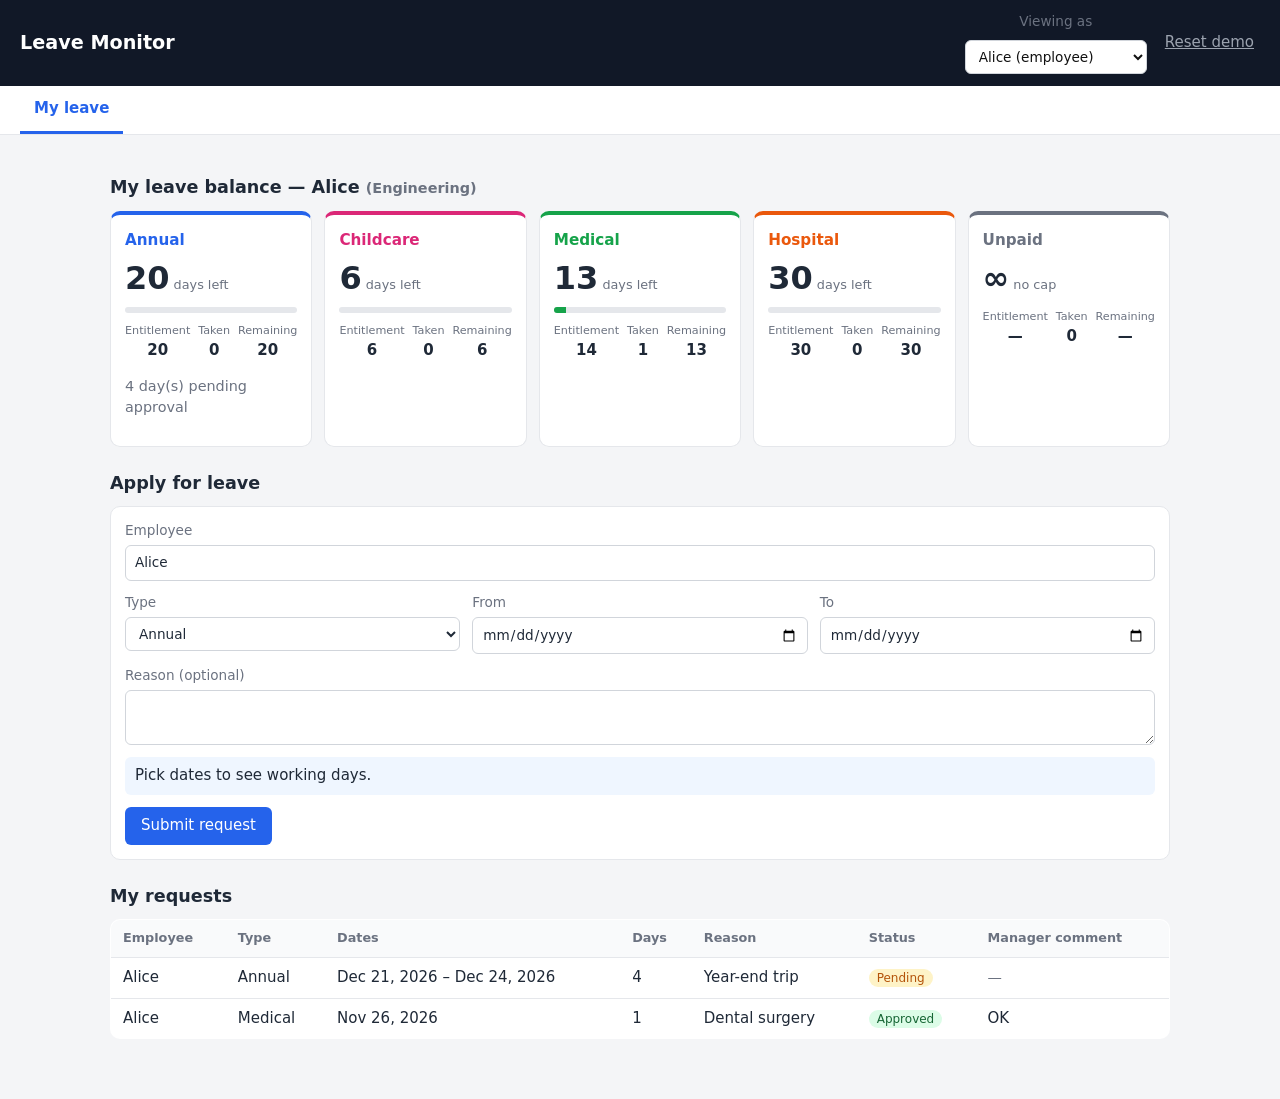
==== index.html @ 259194e0 "Initial version of Leave Monitor app Plain-JS leave tracking app: employee/manager views, team calen" ====
<!doctype html>
<html lang="en">
<head>
  <meta charset="utf-8">
  <meta name="viewport" content="width=device-width, initial-scale=1">
  <title>Leave Monitor</title>
  <link rel="stylesheet" href="styles.css">
</head>
<body>
  <header class="top">
    <h1>Leave Monitor</h1>
    <div class="who">
      <label>Viewing as <select id="who"></select></label>
      <button id="reset" class="link" title="Reset demo data">Reset demo</button>
    </div>
  </header>
  <nav id="tabs" class="tabs"></nav>
  <main id="view"></main>

  <script src="js/workdays.js"></script>
  <script src="js/data.js"></script>
  <script src="js/store.js"></script>
  <script src="js/ui-employee.js"></script>
  <script src="js/ui-manager.js"></script>
  <script src="js/ui-calendar.js"></script>
  <script src="js/ui-team.js"></script>
  <script src="js/ui-overview.js"></script>
  <script src="js/app.js"></script>
</body>
</html>
---- styles.css ----
:root { --bg:#f4f5f7; --card:#fff; --text:#1f2937; --muted:#6b7280; --line:#e5e7eb; --brand:#2563eb; --warn:#b45309; --warnbg:#fef3c7; --ok:#166534; --okbg:#dcfce7; --err:#991b1b; --errbg:#fee2e2; }
* { box-sizing: border-box; }
body { margin:0; font:15px/1.45 system-ui,Segoe UI,Roboto,sans-serif; background:var(--bg); color:var(--text); }
.top { display:flex; justify-content:space-between; align-items:center; gap:12px; flex-wrap:wrap; padding:12px 20px; background:#111827; color:#fff; }
.top h1 { margin:0; font-size:1.2rem; }
.who label { display:flex; align-items:center; gap:8px; }
.who { display:flex; align-items:center; gap:12px; }
.who .link { color:#9ca3af; }
.tabs { display:flex; gap:4px; padding:0 20px; background:#fff; border-bottom:1px solid var(--line); overflow-x:auto; }
.tabs button { border:0; background:none; padding:12px 14px; cursor:pointer; font:inherit; border-bottom:3px solid transparent; white-space:nowrap; }
.tabs button.active { border-color:var(--brand); color:var(--brand); font-weight:600; }
main { max-width:1100px; margin:0 auto; padding:16px 20px 60px; }
h2 { margin:24px 0 10px; font-size:1.1rem; }
.count { background:#ef4444; color:#fff; border-radius:10px; padding:0 7px; font-size:.75rem; }
.muted { color:var(--muted); font-size:.9rem; }
.card { background:var(--card); border:1px solid var(--line); border-radius:10px; padding:14px; }
.cards { display:grid; grid-template-columns:repeat(auto-fill,minmax(190px,1fr)); gap:12px; }
.balance { border-top:4px solid var(--c); }
.balance h3 { margin:0 0 4px; font-size:.95rem; color:var(--c); }
.big { font-size:2rem; font-weight:700; } .big small { font-size:.8rem; font-weight:400; color:var(--muted); }
.bar { height:6px; background:var(--line); border-radius:3px; margin:6px 0 10px; overflow:hidden; }
.bar span { display:block; height:100%; background:var(--c); }
dl { display:flex; justify-content:space-between; margin:8px 0 0; gap:6px; } dl div { text-align:center; }
dt { font-size:.7rem; color:var(--muted); } dd { margin:0; font-weight:600; }
.form { display:grid; grid-template-columns:repeat(3,1fr); gap:12px; }
.form .wide { grid-column:1/-1; }
label { display:flex; flex-direction:column; gap:4px; font-size:.85rem; color:var(--muted); }
.scroll { overflow-x:auto; }
table.overview { min-width:900px; text-align:center; }
table.overview th, table.overview td { padding:6px 8px; text-align:center; }
table.overview th.grp { color:var(--c); border-bottom:2px solid var(--c); }
table.overview th.emp, table.overview thead th:first-child { text-align:left; white-space:nowrap; }
table.overview td.bal { font-weight:700; } table.overview td.low { background:var(--warnbg); color:var(--warn); }
table.overview td.na { color:var(--muted); background:#f9fafb; font-size:.8rem; }
.pend { color:var(--warn); font-size:.75rem; }
label.inline { flex-direction:row; align-items:center; gap:8px; color:var(--text); }
input[type=checkbox] { padding:0; }
input, select, textarea { font:inherit; padding:7px 9px; border:1px solid #d1d5db; border-radius:6px; color:var(--text); background:#fff; }
.top select { color:#111; }
button { font:inherit; }
.primary, .approve, .reject { border:0; border-radius:6px; padding:8px 16px; color:#fff; cursor:pointer; }
.primary { background:var(--brand); } .approve { background:#16a34a; } .reject { background:#dc2626; }
.link { background:none; border:0; color:var(--brand); cursor:pointer; text-decoration:underline; padding:0 6px; }
.preview { padding:8px 10px; background:#eff6ff; border-radius:6px; }
.msg { padding:8px 12px; border-radius:6px; margin:8px 0; }
.msg.ok { background:var(--okbg); color:var(--ok); } .msg.err { background:var(--errbg); color:var(--err); }
table { width:100%; border-collapse:collapse; background:#fff; border:1px solid var(--line); border-radius:10px; overflow:hidden; }
th, td { text-align:left; padding:9px 12px; border-bottom:1px solid var(--line); vertical-align:top; }
th { background:#f9fafb; font-size:.8rem; color:var(--muted); }
.badge { padding:2px 8px; border-radius:10px; font-size:.75rem; text-transform:capitalize; }
.badge.pending { background:var(--warnbg); color:var(--warn); } .badge.approved { background:var(--okbg); color:var(--ok); } .badge.rejected { background:var(--errbg); color:var(--err); }
.request { margin-bottom:12px; } .request header { display:flex; align-items:center; gap:10px; } .request h3 { margin:0; }
.request p { margin:4px 0; }
.tag { background:var(--c); color:#fff; padding:2px 9px; border-radius:10px; font-size:.75rem; }
.overlap { margin:10px 0; padding:8px 12px; border-radius:6px; } .overlap ul { margin:4px 0 0; padding-left:18px; }
.overlap.warn { background:var(--warnbg); color:var(--warn); } .overlap.ok { background:var(--okbg); color:var(--ok); }
.actions { display:flex; gap:8px; align-items:center; margin-top:10px; }
.cal-nav { display:flex; align-items:center; gap:12px; margin-bottom:8px; }
.cal-nav button { padding:4px 12px; cursor:pointer; border:1px solid #d1d5db; background:#fff; border-radius:6px; }
.legend { display:flex; gap:6px; flex-wrap:wrap; margin-bottom:8px; }
.cal { display:grid; grid-template-columns:repeat(7,1fr); gap:1px; background:var(--line); border:1px solid var(--line); border-radius:8px; overflow:hidden; }
.dow { background:#f9fafb; text-align:center; padding:6px; font-size:.8rem; color:var(--muted); }
.day { background:#fff; min-height:92px; padding:4px; cursor:pointer; min-width:0; }
.day.empty { background:#fafafa; cursor:default; }
.day.weekend { background:#f3f4f6; } .day.holiday { background:#fef9c3; }
.day.crowded { box-shadow:inset 0 0 0 2px #f59e0b; }
.day.hl { background:#dbeafe; } .day.sel { outline:2px solid var(--brand); outline-offset:-2px; }
.num { font-size:.8rem; display:flex; justify-content:space-between; color:var(--muted); }
.ov { background:#f59e0b; color:#fff; border-radius:8px; padding:0 6px; font-size:.7rem; }
.day.lieu { background:#ffedd5; } .day.lieu .hname { color:#9a3412; }
.hname { font-size:.7rem; color:#854d0e; }
.chip { display:block; margin-top:2px; padding:1px 6px; border-radius:4px; font-size:.75rem; color:#fff; background:var(--c); overflow:hidden; text-overflow:ellipsis; white-space:nowrap; }
.legend .chip { display:inline-block; }
.chip.pending { background:repeating-linear-gradient(45deg,#fff,#fff 4px,#f3f4f6 4px,#f3f4f6 8px); color:var(--c); border:1px dashed var(--c); }
@media (max-width:700px) { .form { grid-template-columns:1fr; } .day { min-height:64px; } .chip { font-size:.65rem; } }
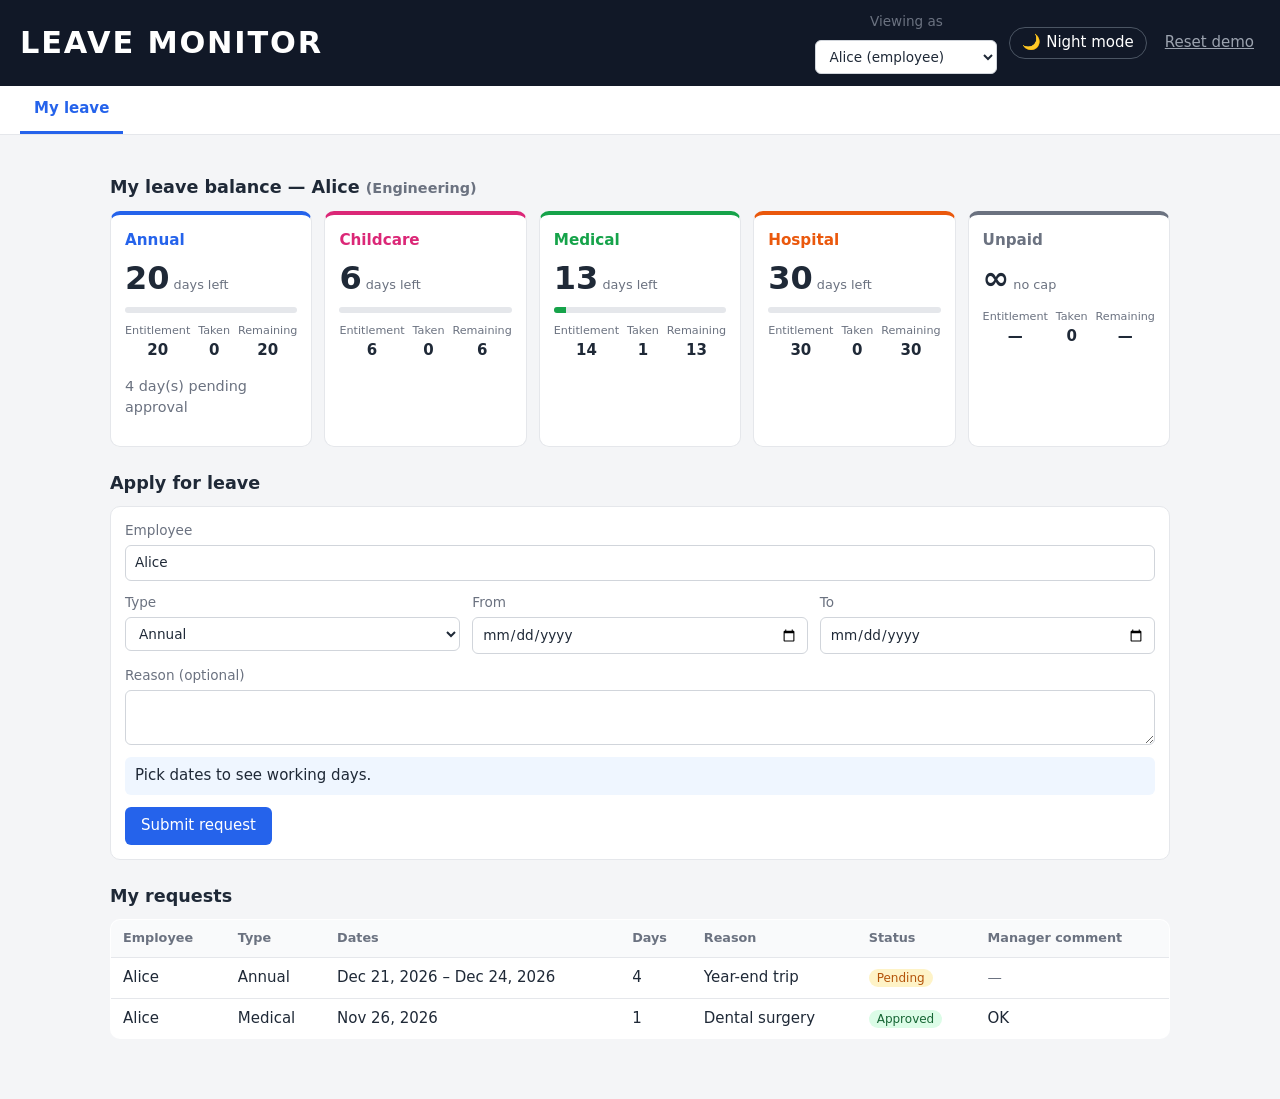
==== commit aae8c8fc: "Larger uppercase title and day/night theme toggle Co-Authored-By: Claude Sonnet 5.5 <noreply@anthrop" ====
--- a/index.html
+++ b/index.html
@@ -5,12 +5,14 @@
   <meta name="viewport" content="width=device-width, initial-scale=1">
   <title>Leave Monitor</title>
   <link rel="stylesheet" href="styles.css">
+  <script>try { var t = localStorage.getItem('leave-theme'); if (t) document.documentElement.dataset.theme = t; } catch (e) {}</script>
 </head>
 <body>
   <header class="top">
     <h1>Leave Monitor</h1>
     <div class="who">
       <label>Viewing as <select id="who"></select></label>
+      <button id="theme" class="theme-btn" title="Switch between day and night theme"></button>
       <button id="reset" class="link" title="Reset demo data">Reset demo</button>
     </div>
   </header>
--- a/styles.css
+++ b/styles.css
@@ -1,12 +1,21 @@
-:root { --bg:#f4f5f7; --card:#fff; --text:#1f2937; --muted:#6b7280; --line:#e5e7eb; --brand:#2563eb; --warn:#b45309; --warnbg:#fef3c7; --ok:#166534; --okbg:#dcfce7; --err:#991b1b; --errbg:#fee2e2; }
+:root { --bg:#f4f5f7; --card:#fff; --text:#1f2937; --muted:#6b7280; --line:#e5e7eb; --line2:#d1d5db; --brand:#2563eb; --warn:#b45309; --warnbg:#fef3c7; --ok:#166534; --okbg:#dcfce7; --err:#991b1b; --errbg:#fee2e2;
+  --surface:#fff; --surface2:#f9fafb; --weekend:#f3f4f6; --holiday:#fef9c3; --holtxt:#854d0e; --lieu:#ffedd5; --lieutxt:#9a3412; --hl:#dbeafe; --info:#eff6ff; }
+/* Night theme: follows the OS unless the user picked a theme with the header toggle (data-theme). */
+@media (prefers-color-scheme: dark) { :root:not([data-theme="light"]) {
+  --bg:#0f172a; --card:#1e293b; --text:#e5e7eb; --muted:#9ca3af; --line:#334155; --line2:#475569; --brand:#60a5fa; --warn:#fbbf24; --warnbg:#422006; --ok:#86efac; --okbg:#14532d; --err:#fca5a5; --errbg:#450a0a;
+  --surface:#1e293b; --surface2:#162032; --weekend:#172033; --holiday:#4a3f0b; --holtxt:#fde68a; --lieu:#4a2a0e; --lieutxt:#fdba74; --hl:#1e3a5f; --info:#1e3a5f; color-scheme:dark; } }
+:root[data-theme="dark"] {
+  --bg:#0f172a; --card:#1e293b; --text:#e5e7eb; --muted:#9ca3af; --line:#334155; --line2:#475569; --brand:#60a5fa; --warn:#fbbf24; --warnbg:#422006; --ok:#86efac; --okbg:#14532d; --err:#fca5a5; --errbg:#450a0a;
+  --surface:#1e293b; --surface2:#162032; --weekend:#172033; --holiday:#4a3f0b; --holtxt:#fde68a; --lieu:#4a2a0e; --lieutxt:#fdba74; --hl:#1e3a5f; --info:#1e3a5f; color-scheme:dark; }
+.theme-btn { border:1px solid #4b5563; background:transparent; color:#fff; border-radius:16px; padding:4px 12px; cursor:pointer; }
 * { box-sizing: border-box; }
 body { margin:0; font:15px/1.45 system-ui,Segoe UI,Roboto,sans-serif; background:var(--bg); color:var(--text); }
 .top { display:flex; justify-content:space-between; align-items:center; gap:12px; flex-wrap:wrap; padding:12px 20px; background:#111827; color:#fff; }
-.top h1 { margin:0; font-size:1.2rem; }
+.top h1 { margin:0; font-size:1.9rem; font-weight:800; letter-spacing:.06em; text-transform:uppercase; }
 .who label { display:flex; align-items:center; gap:8px; }
 .who { display:flex; align-items:center; gap:12px; }
 .who .link { color:#9ca3af; }
-.tabs { display:flex; gap:4px; padding:0 20px; background:#fff; border-bottom:1px solid var(--line); overflow-x:auto; }
+.tabs { display:flex; gap:4px; padding:0 20px; background:var(--surface); border-bottom:1px solid var(--line); overflow-x:auto; }
 .tabs button { border:0; background:none; padding:12px 14px; cursor:pointer; font:inherit; border-bottom:3px solid transparent; white-space:nowrap; }
 .tabs button.active { border-color:var(--brand); color:var(--brand); font-weight:600; }
 main { max-width:1100px; margin:0 auto; padding:16px 20px 60px; }
@@ -31,22 +40,22 @@
 table.overview th.grp { color:var(--c); border-bottom:2px solid var(--c); }
 table.overview th.emp, table.overview thead th:first-child { text-align:left; white-space:nowrap; }
 table.overview td.bal { font-weight:700; } table.overview td.low { background:var(--warnbg); color:var(--warn); }
-table.overview td.na { color:var(--muted); background:#f9fafb; font-size:.8rem; }
+table.overview td.na { color:var(--muted); background:var(--surface2); font-size:.8rem; }
 .pend { color:var(--warn); font-size:.75rem; }
 label.inline { flex-direction:row; align-items:center; gap:8px; color:var(--text); }
 input[type=checkbox] { padding:0; }
-input, select, textarea { font:inherit; padding:7px 9px; border:1px solid #d1d5db; border-radius:6px; color:var(--text); background:#fff; }
-.top select { color:#111; }
+input, select, textarea { font:inherit; padding:7px 9px; border:1px solid var(--line2); border-radius:6px; color:var(--text); background:var(--surface); }
+.top select { color:var(--text); }
 button { font:inherit; }
 .primary, .approve, .reject { border:0; border-radius:6px; padding:8px 16px; color:#fff; cursor:pointer; }
 .primary { background:var(--brand); } .approve { background:#16a34a; } .reject { background:#dc2626; }
 .link { background:none; border:0; color:var(--brand); cursor:pointer; text-decoration:underline; padding:0 6px; }
-.preview { padding:8px 10px; background:#eff6ff; border-radius:6px; }
+.preview { padding:8px 10px; background:var(--info); border-radius:6px; }
 .msg { padding:8px 12px; border-radius:6px; margin:8px 0; }
 .msg.ok { background:var(--okbg); color:var(--ok); } .msg.err { background:var(--errbg); color:var(--err); }
-table { width:100%; border-collapse:collapse; background:#fff; border:1px solid var(--line); border-radius:10px; overflow:hidden; }
+table { width:100%; border-collapse:collapse; background:var(--surface); border:1px solid var(--line); border-radius:10px; overflow:hidden; }
 th, td { text-align:left; padding:9px 12px; border-bottom:1px solid var(--line); vertical-align:top; }
-th { background:#f9fafb; font-size:.8rem; color:var(--muted); }
+th { background:var(--surface2); font-size:.8rem; color:var(--muted); }
 .badge { padding:2px 8px; border-radius:10px; font-size:.75rem; text-transform:capitalize; }
 .badge.pending { background:var(--warnbg); color:var(--warn); } .badge.approved { background:var(--okbg); color:var(--ok); } .badge.rejected { background:var(--errbg); color:var(--err); }
 .request { margin-bottom:12px; } .request header { display:flex; align-items:center; gap:10px; } .request h3 { margin:0; }
@@ -56,20 +65,20 @@
 .overlap.warn { background:var(--warnbg); color:var(--warn); } .overlap.ok { background:var(--okbg); color:var(--ok); }
 .actions { display:flex; gap:8px; align-items:center; margin-top:10px; }
 .cal-nav { display:flex; align-items:center; gap:12px; margin-bottom:8px; }
-.cal-nav button { padding:4px 12px; cursor:pointer; border:1px solid #d1d5db; background:#fff; border-radius:6px; }
+.cal-nav button { padding:4px 12px; cursor:pointer; border:1px solid var(--line2); background:var(--surface); border-radius:6px; color:var(--text); }
 .legend { display:flex; gap:6px; flex-wrap:wrap; margin-bottom:8px; }
 .cal { display:grid; grid-template-columns:repeat(7,1fr); gap:1px; background:var(--line); border:1px solid var(--line); border-radius:8px; overflow:hidden; }
-.dow { background:#f9fafb; text-align:center; padding:6px; font-size:.8rem; color:var(--muted); }
-.day { background:#fff; min-height:92px; padding:4px; cursor:pointer; min-width:0; }
-.day.empty { background:#fafafa; cursor:default; }
-.day.weekend { background:#f3f4f6; } .day.holiday { background:#fef9c3; }
+.dow { background:var(--surface2); text-align:center; padding:6px; font-size:.8rem; color:var(--muted); }
+.day { background:var(--surface); min-height:92px; padding:4px; cursor:pointer; min-width:0; }
+.day.empty { background:var(--surface2); cursor:default; }
+.day.weekend { background:var(--weekend); } .day.holiday { background:var(--holiday); }
 .day.crowded { box-shadow:inset 0 0 0 2px #f59e0b; }
-.day.hl { background:#dbeafe; } .day.sel { outline:2px solid var(--brand); outline-offset:-2px; }
+.day.hl { background:var(--hl); } .day.sel { outline:2px solid var(--brand); outline-offset:-2px; }
 .num { font-size:.8rem; display:flex; justify-content:space-between; color:var(--muted); }
 .ov { background:#f59e0b; color:#fff; border-radius:8px; padding:0 6px; font-size:.7rem; }
-.day.lieu { background:#ffedd5; } .day.lieu .hname { color:#9a3412; }
-.hname { font-size:.7rem; color:#854d0e; }
+.day.lieu { background:var(--lieu); } .day.lieu .hname { color:var(--lieutxt); }
+.hname { font-size:.7rem; color:var(--holtxt); }
 .chip { display:block; margin-top:2px; padding:1px 6px; border-radius:4px; font-size:.75rem; color:#fff; background:var(--c); overflow:hidden; text-overflow:ellipsis; white-space:nowrap; }
 .legend .chip { display:inline-block; }
-.chip.pending { background:repeating-linear-gradient(45deg,#fff,#fff 4px,#f3f4f6 4px,#f3f4f6 8px); color:var(--c); border:1px dashed var(--c); }
+.chip.pending { background:repeating-linear-gradient(45deg,var(--surface),var(--surface) 4px,var(--weekend) 4px,var(--weekend) 8px); color:var(--c); border:1px dashed var(--c); }
 @media (max-width:700px) { .form { grid-template-columns:1fr; } .day { min-height:64px; } .chip { font-size:.65rem; } }
